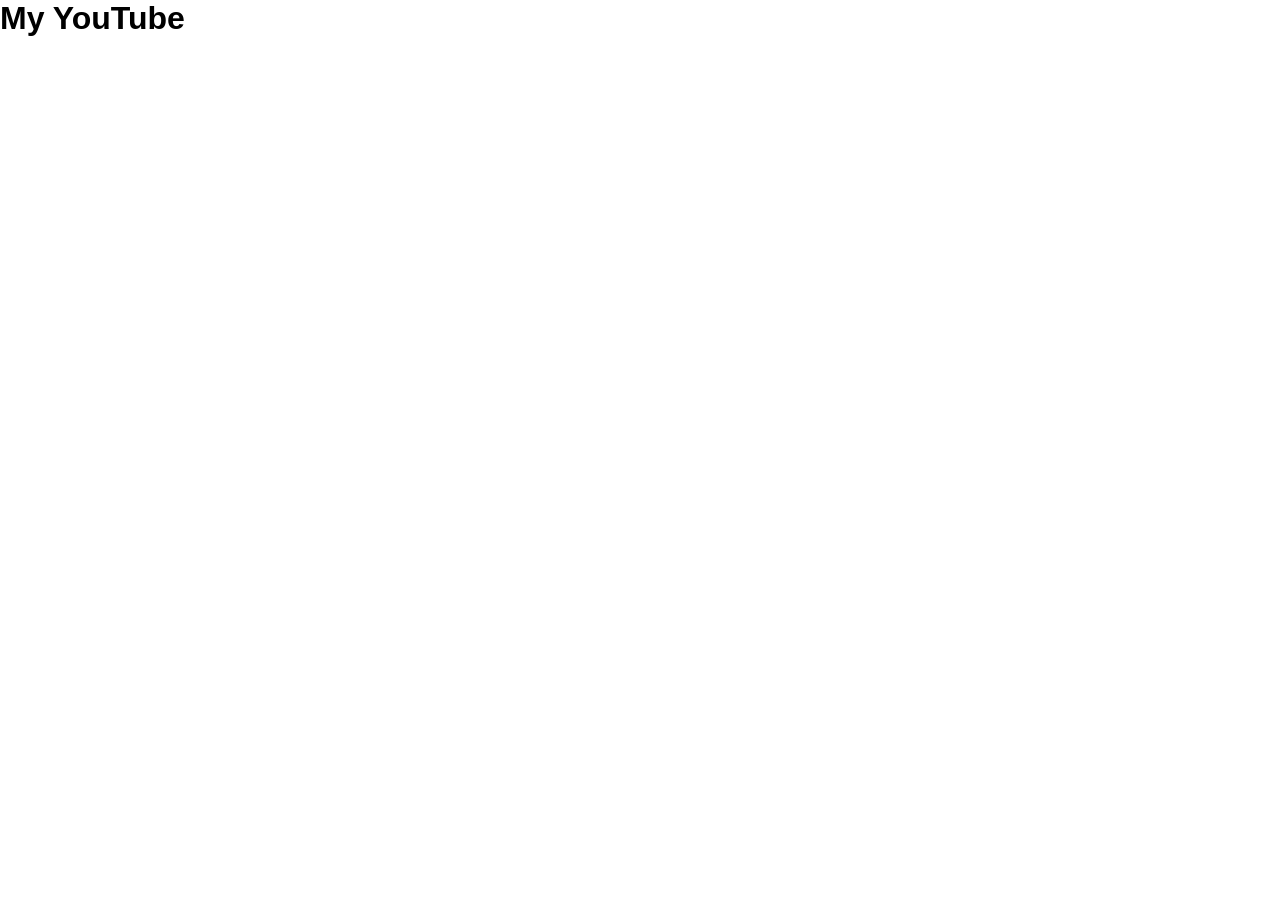
==== index.html @ 7c64143f "add title" ====
<!DOCTYPE html>
<html lang="en">
<head>

    <meta charset="UTF-8">
    <meta name="viewport" content="width=device-width, initial-scale=1.0">
    <title>Video Sharing website - My Video Site</title>
    <link rel="stylesheet" href="style.css">
</head>
<body>  
    <h1>My YouTube</h1>
</body>
</html>
---- style.css ----
*{
    margin: 0;
    padding: 0;
    box-sizing: border-box;
    font-family: 'popins', sans-serif;
}
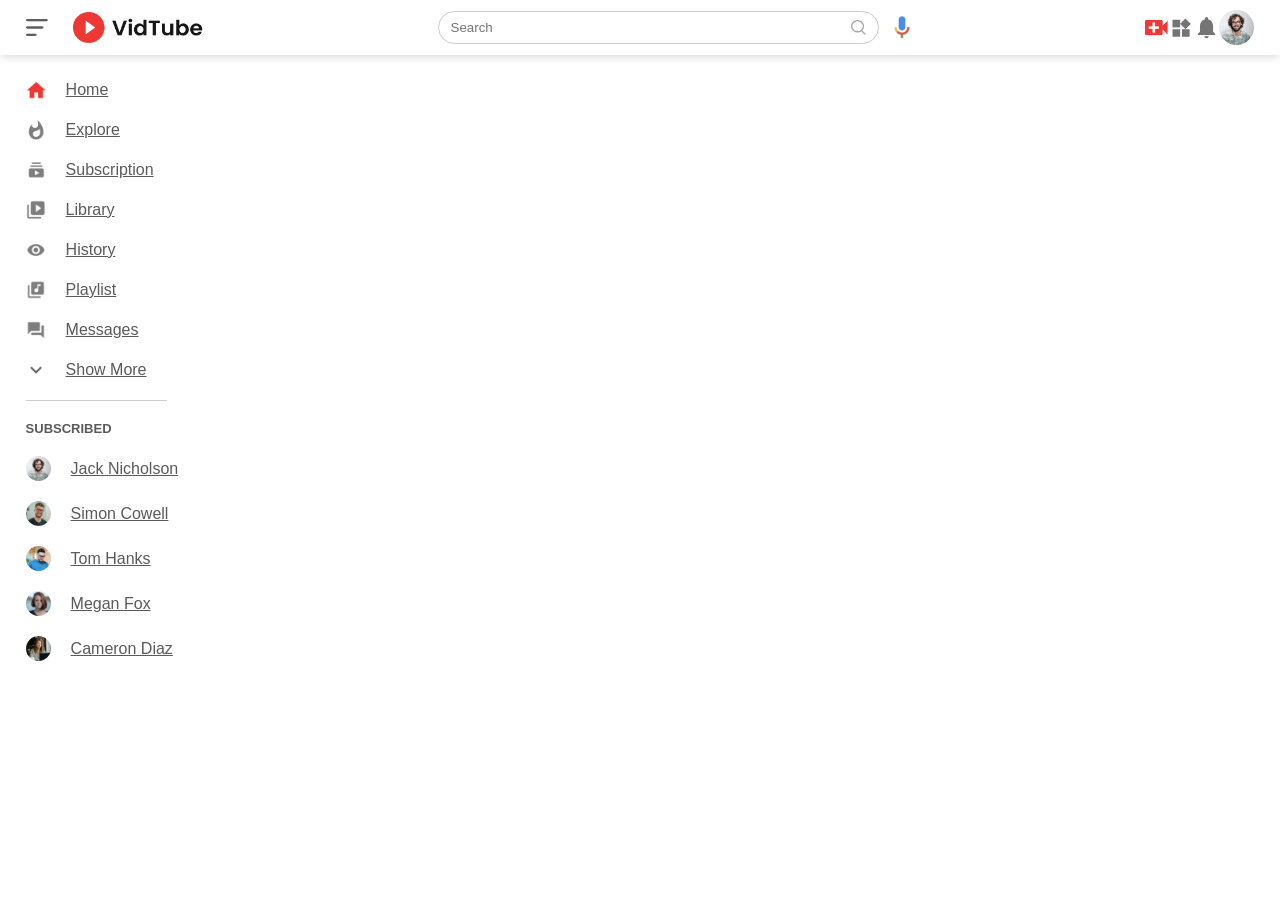
==== commit 9c2f3f76: "Navbar and Sidebar is create" ====
--- a/index.html
+++ b/index.html
@@ -8,6 +8,96 @@
     <link rel="stylesheet" href="style.css">
 </head>
 <body>  
-    <h1>My YouTube</h1>
+   <nav class="flex-div">
+    <div class="nav-left flex-div">
+      <img src="images/menu.png" alt="Menu" class="menu-icon">
+      <img src="images/logo.png" alt="Logo" class="logo">
+    </div>
+    <div class="nav-middle flex-div">
+      <div class="search-box flex-div">
+        <input type="text" placeholder="Search">
+        <img src="images/search.png" alt="">  
+      </div>
+      <img src="images/voice-search.png" alt="Voice Search" class="mic-icon">
+    </div>
+    <div class="nav-right flex-div">
+      <img src="images/upload.png" alt="Upload">
+      <img src="images/more.png" alt="More">
+      <img src="images/notification.png" alt="Notification">
+      <img src="images/Jack.png" alt="Profile" class="user-icon">
+    </div>
+   </nav>
+
+  <!------------------- sidebar  ------------------->
+
+   <div class="sidebar">
+    <div class="shortcut-links">
+      <a href="">
+        <img src="images/home.png" alt="Home">
+        <p>Home</p>
+      </a>
+      <a href="">
+        <img src="images/explore.png" alt="Explore">
+        <p>Explore</p>
+      </a>
+
+      <a href="">
+        <img src="images/subscriprion.png" alt="Subscription">
+        <p>Subscription</p>
+      </a>
+
+      <a href="">
+        <img src="images/library.png" alt="Library">
+        <p>Library</p>
+      </a>
+
+      <a href="">
+        <img src="images/history.png" alt="History">
+        <p>History</p>
+      </a>
+
+      <a href="">
+        <img src="images/playlist.png" alt="Playlist">
+        <p>Playlist</p>
+      </a>
+
+      <a href="">
+        <img src="images/messages.png" alt="Messages">
+        <p>Messages</p>
+      </a>
+
+      <a href="">
+        <img src="images/show-more.png" alt="Show More">
+        <p>Show More</p>
+      </a>
+      <hr>
+    </div>
+    <div class="subscribed-list">
+      <h3>SUBSCRIBED</h3>
+       <a href="">
+        <img src="images/Jack.png" alt="">
+        <p>Jack Nicholson</p>
+      </a>
+       <a href="">
+        <img src="images/simon.png" alt="">
+        <p>Simon Cowell</p>
+      </a>
+       <a href="">
+        <img src="images/tom.png" alt="">
+        <p>Tom Hanks</p>
+      </a>
+       <a href="">
+        <img src="images/megan.png" alt="">
+        <p>Megan Fox</p>
+      </a>
+       <a href="">
+        <img src="images/cameron.png" alt="">
+        <p>Cameron Diaz</p>
+      </a>
+    </div>
+   </div>
+
+
+
 </body>
 </html>
--- a/style.css
+++ b/style.css
@@ -3,4 +3,119 @@
     padding: 0;
     box-sizing: border-box;
     font-family: 'popins', sans-serif;
+}
+a{
+    text-emphasis: none;
+    color: #5a5a5a;
+}
+img{
+    cursor: pointer;
+}
+.flex-div{
+    align-items: center;
+    display: flex;
+}
+nav{
+    background-color: #fff;
+    padding: 10px 2%;
+    justify-content: space-between;
+    box-shadow: 0 0 10px rgba(0, 0, 0, 0.2);
+    position: sticky;
+    top: 0;
+    z-index: 10;
+}
+
+.nav-right img{
+    width: 25px;
+    margin-right: 25x;
+}
+
+.nav-right .user-icon{
+    width: 35px;
+    border-radius: 50%;
+    margin-right: 0;
+}
+
+.nav-left .menu-icon{
+    width:22px;
+    margin-right: 25px;
+}
+.nav-left .logo{
+    width: 130px;
+}
+
+.nav-middle .mic-icon{
+    width: 16px;    
+}
+
+.nav-middle .search-box{
+  border: 1px solid #ccc;
+  margin-right: 15px;
+  padding: 8px 12px;
+  border-radius: 25px ;
+}
+
+.nav-middle .search-box input{
+    width:400px;
+    border: 0;
+    outline: 0;
+    background: transparent;
+}
+
+.nav-middle .search-box img{
+    width: 15px;
+}
+
+
+
+
+/*------------------------ sidebar --------------------*/
+.sidebar{
+    background-color: #fff;
+    width: 15%;
+    height: 100vh;
+    position: fixed;
+    top: 0;
+    padding-left: 2%;
+    padding-top: 80px;
+}
+.shortcut-links a img{
+    width: 20px;
+    margin-right: 20px;
+}
+
+.shortcut-links a {
+    display: flex;
+    align-items: center;
+    margin-bottom: 20px;
+    width: fit-content;
+    flex-wrap: wrap;
+}
+.sidebar hr{
+    border: 0;
+    height: 1px;
+    background: #ccc;
+    width: 85%;
+
+}
+
+.subscribed-list h3{
+    font-size: 13px;
+    margin: 20px 0;
+    color: #5a5a5a;
+
+}
+
+.subscribed-list a{
+    display: flex;
+    align-items: center;
+    margin-bottom: 20px;
+    width: fit-content;
+    flex-direction: wrap;
+
+}
+.subscribed-list a img{
+    width: 25px;
+    border-radius: 50%;
+    margin-right: 20px;
 }
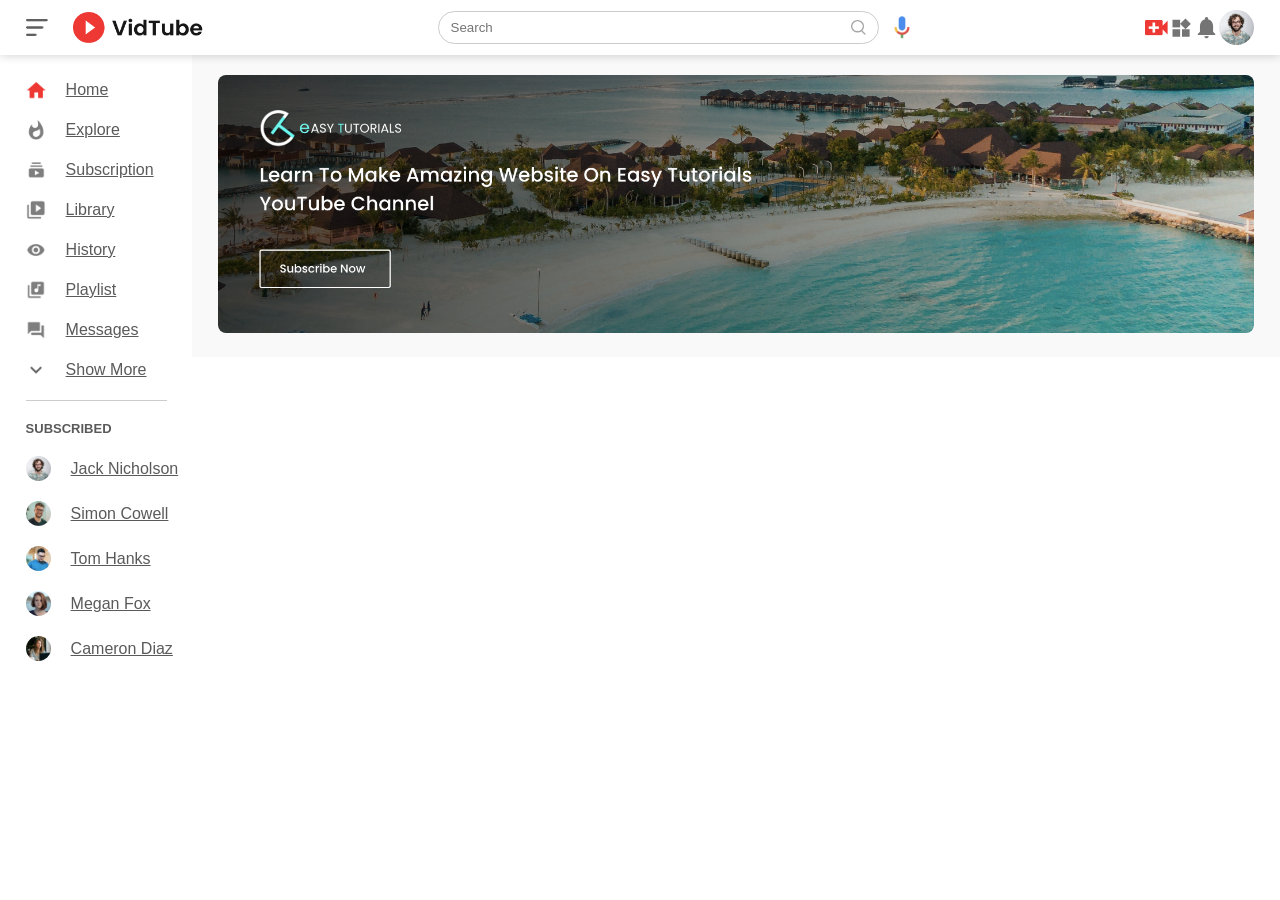
==== commit 9b8930aa: "Banner added on main section" ====
--- a/index.html
+++ b/index.html
@@ -6,6 +6,7 @@
     <meta name="viewport" content="width=device-width, initial-scale=1.0">
     <title>Video Sharing website - My Video Site</title>
     <link rel="stylesheet" href="style.css">
+    
 </head>
 <body>  
    <nav class="flex-div">
@@ -98,6 +99,12 @@
    </div>
 
 
-
+   <!---------------------- main  -------------------->
+<div class="container">
+  <div class="banner">
+    <img src="images/banner.png" alt="">
+  </div>
+</div>
+<script src="script.js"></script>
 </body>
 </html>
--- a/style.css
+++ b/style.css
@@ -118,4 +118,36 @@
     width: 25px;
     border-radius: 50%;
     margin-right: 20px;
+}
+
+.small-sidebar{
+    width: 5%;
+}
+
+.small-sidebar a p{
+    display: none;
+}
+
+.small-sidebar h3{
+    display: none;
+}
+
+
+/*------------------- main -----------------*/
+
+.container{
+    background-color: #f9f9f9;
+    padding-left: 17%;
+    padding-right: 2%;
+    padding-bottom: 20px ;
+    padding-top: 20px;
+}
+
+.banner{
+    width: 100%;
+}
+
+.banner img{
+    width: 100%;
+    border-radius: 8px;
 }
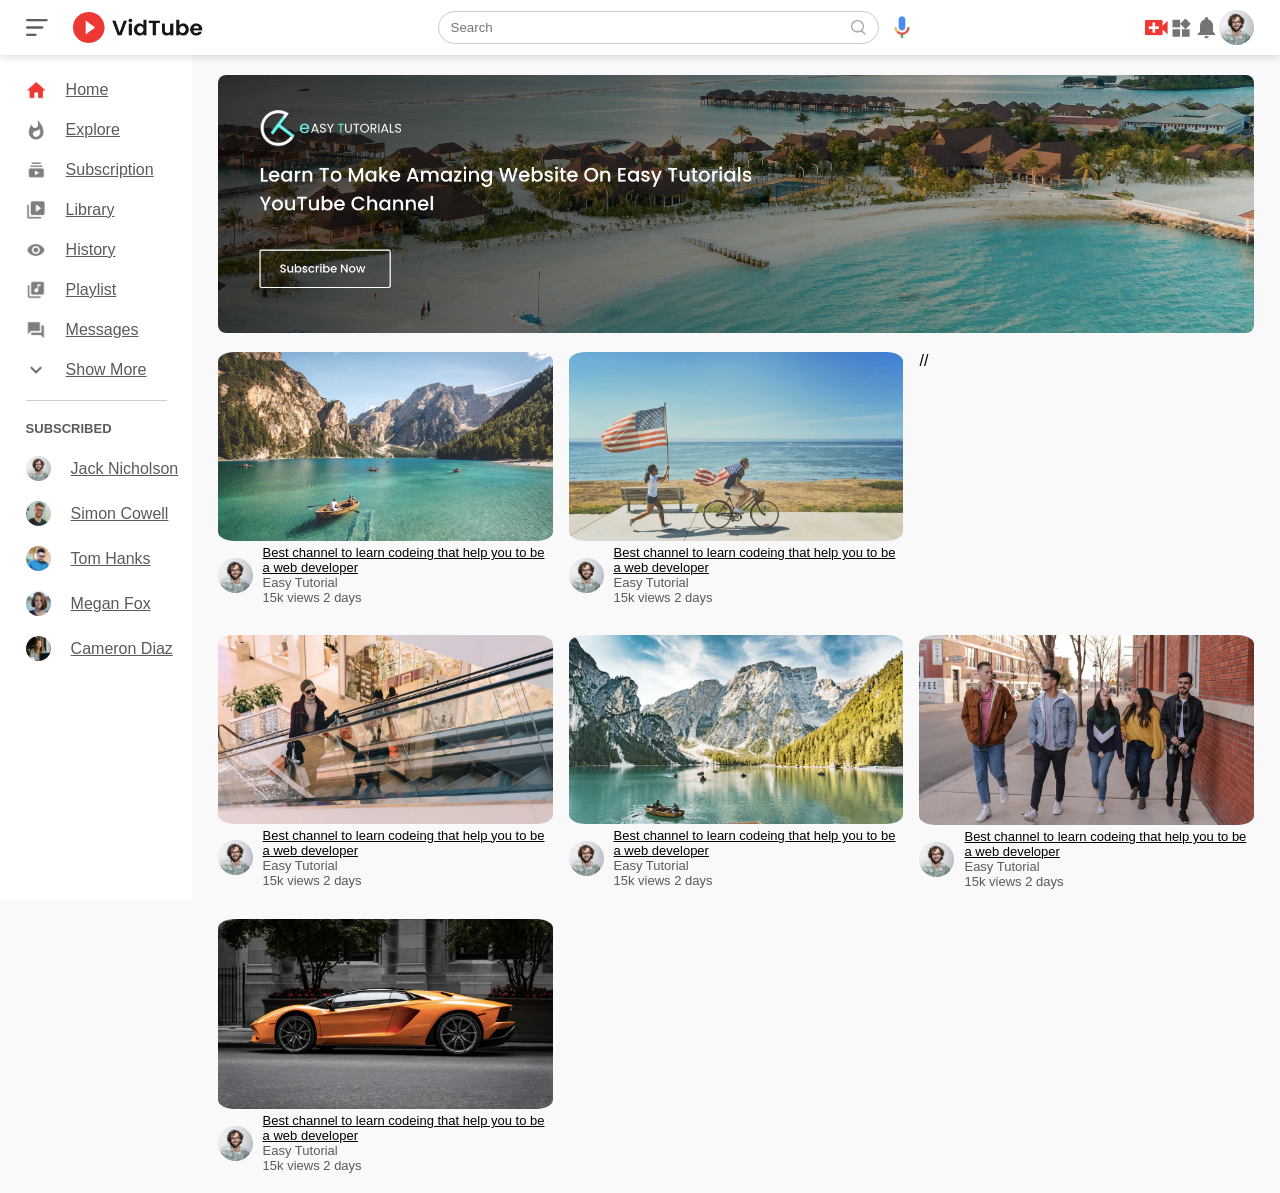
==== commit d4c878c0: "initial commit" ====
--- a/index.html
+++ b/index.html
@@ -104,7 +104,86 @@
   <div class="banner">
     <img src="images/banner.png" alt="">
   </div>
-</div>
+
+  <div class="list-container">
+    
+    <div class="vid-list">
+      <a href=""><img src="images/thumbnail1.png" alt="" class="thumbnail">
+      <div class="flex-div"></a>
+        <img src="images/Jack.png" alt="">
+        <div class="vid-info">
+          <a href="">Best channel to learn codeing that help you to be a web developer</a>
+          <p>Easy Tutorial</p>
+          <p>15k views 2 days</p>
+        </div>
+      </div>
+    </div>
+
+
+    <div class="vid-list">
+      <a href=""><img src="images/thumbnail2.png" alt="" class="thumbnail">
+      <div class="flex-div"></a>
+        <img src="images/Jack.png" alt="">
+        <div class="vid-info">
+          <a href="">Best channel to learn codeing that help you to be a web developer</a>
+          <p>Easy Tutorial</p>
+          <p>15k views 2 days</p>
+        </div>
+      </div>
+    </div>//
+
+    <div class="vid-list">
+      <a href=""><img src="images/thumbnail3.png" alt="" class="thumbnail">
+      <div class="flex-div"></a>
+        <img src="images/Jack.png" alt="">
+        <div class="vid-info">
+          <a href="">Best channel to learn codeing that help you to be a web developer</a>
+          <p>Easy Tutorial</p>
+          <p>15k views 2 days</p>
+        </div>
+      </div>
+    </div>
+
+    <div class="vid-list">
+      <a href=""><img src="images/thumbnail4.png" alt="" class="thumbnail">
+      <div class="flex-div"></a>
+        <img src="images/Jack.png" alt="">
+        <div class="vid-info">
+          <a href="">Best channel to learn codeing that help you to be a web developer</a>
+          <p>Easy Tutorial</p>
+          <p>15k views 2 days</p>
+        </div>
+      </div>
+    </div>
+
+    <div class="vid-list">
+      <a href=""><img src="images/thumbnail5.png" alt="" class="thumbnail">
+      <div class="flex-div"></a>
+        <img src="images/Jack.png" alt="">
+        <div class="vid-info">
+          <a href="">Best channel to learn codeing that help you to be a web developer</a>
+          <p>Easy Tutorial</p>
+          <p>15k views 2 days</p>
+        </div>
+      </div>
+    </div>
+
+
+    <div class="vid-list">
+      <a href=""><img src="images/thumbnail6.png" alt="" class="thumbnail">
+      <div class="flex-div"></a>
+        <img src="images/Jack.png" alt="">
+        <div class="vid-info">
+          <a href="">Best channel to learn codeing that help you to be a web developer</a>
+          <p>Easy Tutorial</p>
+          <p>15k views 2 days</p>
+        </div>
+      </div>
+    </div>
+  </div>
+
+
+
 <script src="script.js"></script>
 </body>
 </html>
--- a/style.css
+++ b/style.css
@@ -150,4 +150,31 @@
 .banner img{
     width: 100%;
     border-radius: 8px;
+}
+.list-container{
+    display: grid;
+    grid-template-columns:repeat(auto-fit, minmax(250px, 1fr));
+    grid-column-gap: 16px;
+    grid-row-gap: 30px;
+    margin-top: 15px;
+}   
+.vid-list .thumbnail{
+    width: 100%;
+    border-radius: 5%;
+
+}
+
+.vid-list .flex-div img{
+    width: 35px;
+    margin-right: 10px;
+    border-radius: 50%;
+}
+
+.vid-info{
+    color: #5a5a5a;
+    font-size: 13px;
+}
+
+.vid-info a{
+    color: #000;
 }
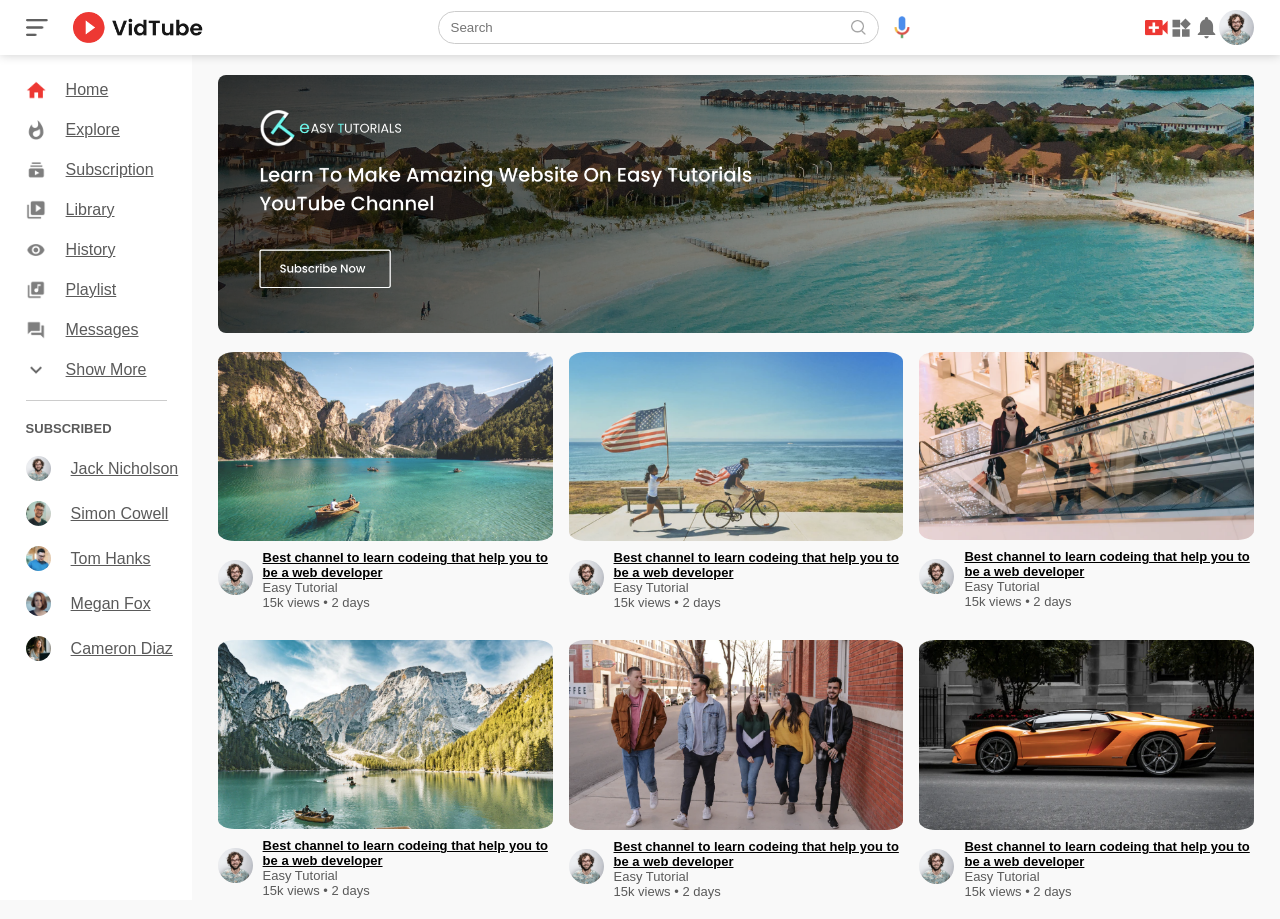
==== commit 54c2a5a9: "new changes added on sidebar module ...!" ====
--- a/index.html
+++ b/index.html
@@ -114,7 +114,7 @@
         <div class="vid-info">
           <a href="">Best channel to learn codeing that help you to be a web developer</a>
           <p>Easy Tutorial</p>
-          <p>15k views 2 days</p>
+          <p>15k views &bull; 2 days</p>
         </div>
       </div>
     </div>
@@ -127,10 +127,10 @@
         <div class="vid-info">
           <a href="">Best channel to learn codeing that help you to be a web developer</a>
           <p>Easy Tutorial</p>
-          <p>15k views 2 days</p>
+          <p>15k views &bull; 2 days</p>
         </div>
       </div>
-    </div>//
+    </div>
 
     <div class="vid-list">
       <a href=""><img src="images/thumbnail3.png" alt="" class="thumbnail">
@@ -139,7 +139,7 @@
         <div class="vid-info">
           <a href="">Best channel to learn codeing that help you to be a web developer</a>
           <p>Easy Tutorial</p>
-          <p>15k views 2 days</p>
+         <p>15k views &bull; 2 days</p>
         </div>
       </div>
     </div>
@@ -151,7 +151,7 @@
         <div class="vid-info">
           <a href="">Best channel to learn codeing that help you to be a web developer</a>
           <p>Easy Tutorial</p>
-          <p>15k views 2 days</p>
+           <p>15k views &bull; 2 days</p>
         </div>
       </div>
     </div>
@@ -163,7 +163,7 @@
         <div class="vid-info">
           <a href="">Best channel to learn codeing that help you to be a web developer</a>
           <p>Easy Tutorial</p>
-          <p>15k views 2 days</p>
+           <p>15k views &bull; 2 days</p>
         </div>
       </div>
     </div>
@@ -176,7 +176,7 @@
         <div class="vid-info">
           <a href="">Best channel to learn codeing that help you to be a web developer</a>
           <p>Easy Tutorial</p>
-          <p>15k views 2 days</p>
+          <p>15k views &bull; 2 days</p>
         </div>
       </div>
     </div>
--- a/style.css
+++ b/style.css
@@ -143,6 +143,11 @@
     padding-top: 20px;
 }
 
+.large-container{
+    padding-left: 7%;
+    padding-right: 2%;
+}
+
 .banner{
     width: 100%;
 }
@@ -173,8 +178,13 @@
 .vid-info{
     color: #5a5a5a;
     font-size: 13px;
+    
 }
 
 .vid-info a{
     color: #000;
+    font-weight: 600;
+    display: block;
+    margin-top: 5px;
+
 }
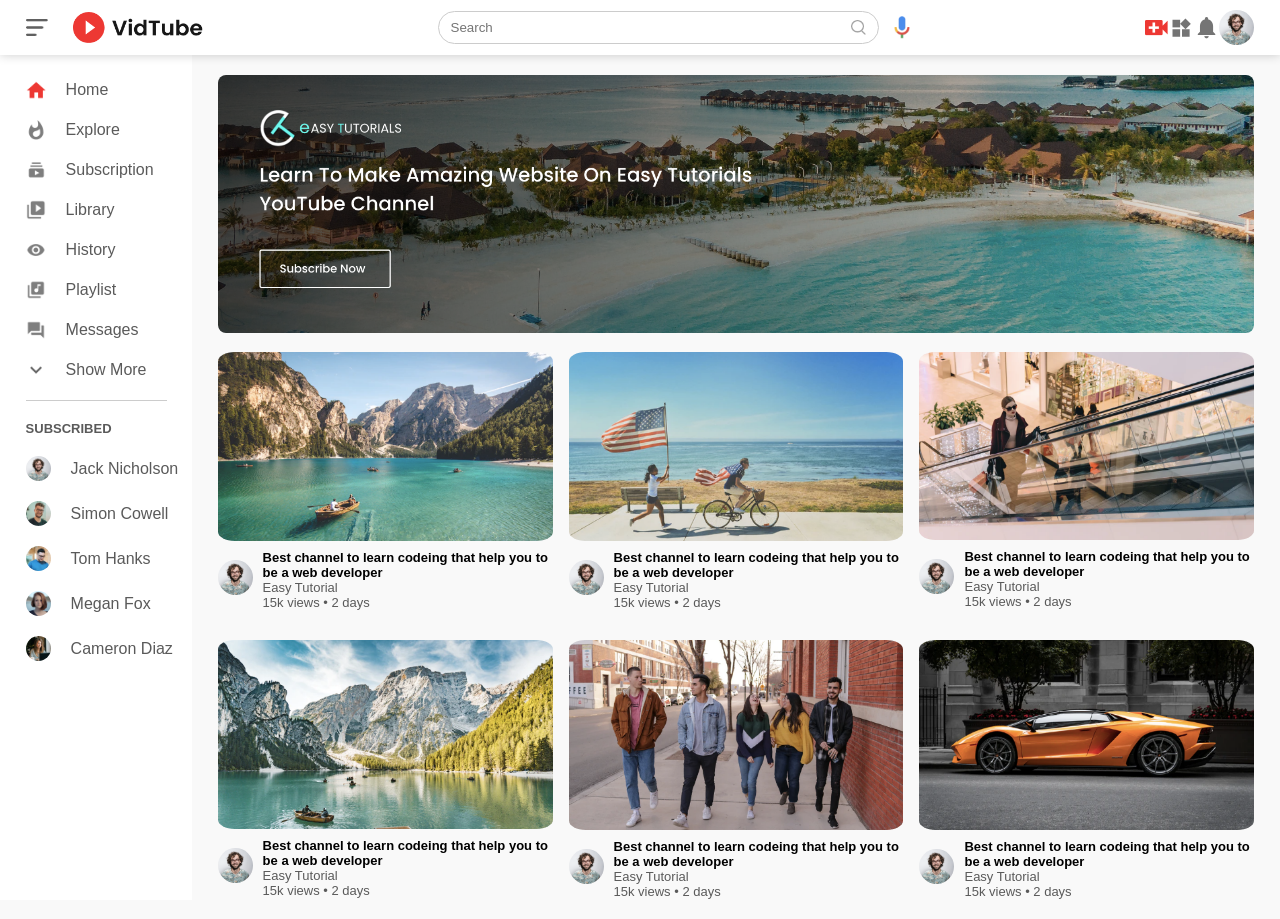
==== commit 94d69587: "add comonents on play-vedio.html...!" ====
--- a/index.html
+++ b/index.html
@@ -170,11 +170,11 @@
 
 
     <div class="vid-list">
-      <a href=""><img src="images/thumbnail6.png" alt="" class="thumbnail">
+      <a href="play-vedio.html"><img src="images/thumbnail6.png" alt="" class="thumbnail">
       <div class="flex-div"></a>
         <img src="images/Jack.png" alt="">
         <div class="vid-info">
-          <a href="">Best channel to learn codeing that help you to be a web developer</a>
+          <a href="play-vedio.html">Best channel to learn codeing that help you to be a web developer</a>
           <p>Easy Tutorial</p>
           <p>15k views &bull; 2 days</p>
         </div>
@@ -183,6 +183,7 @@
   </div>
 
 
+  
 
 <script src="script.js"></script>
 </body>
--- a/style.css
+++ b/style.css
@@ -3,6 +3,7 @@
     padding: 0;
     box-sizing: border-box;
     font-family: 'popins', sans-serif;
+    text-decoration: none;
 }
 a{
     text-emphasis: none;
@@ -187,4 +188,249 @@
     display: block;
     margin-top: 5px;
 
-}+}
+
+@media  (max-width: 768px){
+    .menu-icon{
+        display: none;
+    }
+    .sidebar{
+        display: none;
+    }
+    .container, .large-container{
+        padding-left: 5%;
+        padding-right: 5%;
+    }
+    .nav-right img{
+        display: none;
+    }
+    .nav-right .user-icon{
+        display: block;
+        width: 30px;
+    }
+    .nav-middle .search-box input{
+        width: 150px;
+    }
+    .nav-middle .mic-icon{
+        display: none;
+    }
+    .logo{
+        width: 90px;
+    }
+}
+
+
+
+/* ------------------play vedio page -------------------------*/
+.play-container{
+    padding-left: 2%;
+
+}
+
+.row{
+    display: flex;
+    justify-content: space-between;
+    flex-wrap: wrap;
+
+}
+
+.play-video{
+    flex-basis: 69%;
+}
+
+.right-sidebar{
+    flex-basis: 30%;
+}
+
+/* make video responsive */
+.play-video video{
+    width: 100%;
+
+}
+.side-video-list{
+    display: flex;
+    justify-content: space-between;
+    margin-bottom:8px ;
+}
+.side-video-list img{
+    width: 100%;
+}
+
+.side-video-list .small-thumbnail{
+    flex-basis: 49%;
+}
+
+.side-video-list .vid-info{
+    flex-basis: 40%;
+}
+
+.play-video .tags a{
+    color: #0000ff;
+    font-size: 13px;
+}
+
+.play-video h3{
+    font-weight: 600;
+    font-size: 22px;
+}
+
+.play-video .play-video-info{
+    display: flex;
+    align-items: center;
+    justify-content: space-between;
+    margin-top: 10px;
+    flex-wrap: wrap;
+    font-size: 14px;
+    color: #5a5a5a;
+}
+.play-video .play-video-info a img{
+    width: 20px;
+    margin-right: 8px;
+}
+
+.play-video .play-video-info a{
+    display: inline-flex;
+    align-items: center;
+    margin-top: 15px;
+}
+
+.play-video hr{
+    border: 0;
+    height: 1px;
+    background: #ccc;
+    margin: 10px 0;
+}
+
+.publisher{
+    display: flex;
+    align-items: center;
+    margin-top: 20px;
+}
+.publisher div{
+    flex: 1;
+    line-height: 18px;
+}
+
+.publisher img{
+    width: 40px;
+    border-radius: 50%;
+    margin-right: 15px;
+}
+
+.publisher div p{
+    color: #000;
+    font-weight: 600;
+    font-size: 18px;
+}
+
+.publisher var span{
+    font-size: 13px;
+    color: #5a5a5a;
+}
+
+.publisher button{
+    background: red;
+    color: #fff;
+    border: 0;
+    outline: 0;
+    padding: 8px 30px;
+    border-radius: 4px;
+}
+
+.ved-description{
+    font-size: 14px;
+   margin-bottom: 5px;
+   color: #5a5a5a;
+}
+
+.ved-description h4{
+    font-size: 14px;
+    color: #5a5a5a;
+    margin-top: 15px;
+}
+
+.add-comment{
+    display: flex;
+    align-items: center;
+    margin: 30px 0;
+}
+
+.add-comment img{
+    width: 35px;
+    border-radius: 50%;
+    margin-right: 15px;
+}
+
+.add-comment input{
+    border: 0;
+    outline: 0;
+    border-bottom: 1px solid #ccc;
+    width: 100%;
+    padding-top: 10px;
+    background: transparent;
+}
+
+.old-comment{
+    display: flex;
+    align-items: center;
+    margin: 20px 0;
+}
+
+.old-comment img{
+    width: 35px;
+    border-radius: 50%;
+    margin-right: 15px;
+}
+
+.old-comment h3 span{
+    font-size: 12px;
+    color: #5a5a5a;
+    font-weight: 500;
+    margin-left: 8px;
+}
+.old-comment .acomment-action{
+    display: flex;
+    align-items: center;
+    margin:8px 0;
+    font-size: 14px;
+}
+
+.old-comment .acomment-action img{
+    border-radius: 0;
+    width: 20px;
+    margin-right: 5px;
+}
+
+.old-comment .acomment-action span{
+    margin-right: 20px;
+    color: #5a5a5a;
+}
+
+.old-comment .acomment-action a{
+    color: #0000ff;
+}
+
+@media (max-width: 768px){
+    .play-container{
+        padding-left: 5%;
+        padding-right: 5%;
+    }
+    .play-video{
+        flex-basis: 100%;
+    }
+    .right-sidebar{
+        flex-basis: 100%;
+       
+    }
+    .play-container{
+        padding-left: 5%;
+    }
+    .vid-description{
+        padding-left: 0;
+    }
+    .play-video .play-video-info a{
+        margin-left: 0;
+        margin-right: 15px;
+        margin-top: 15px;
+    }
+}
